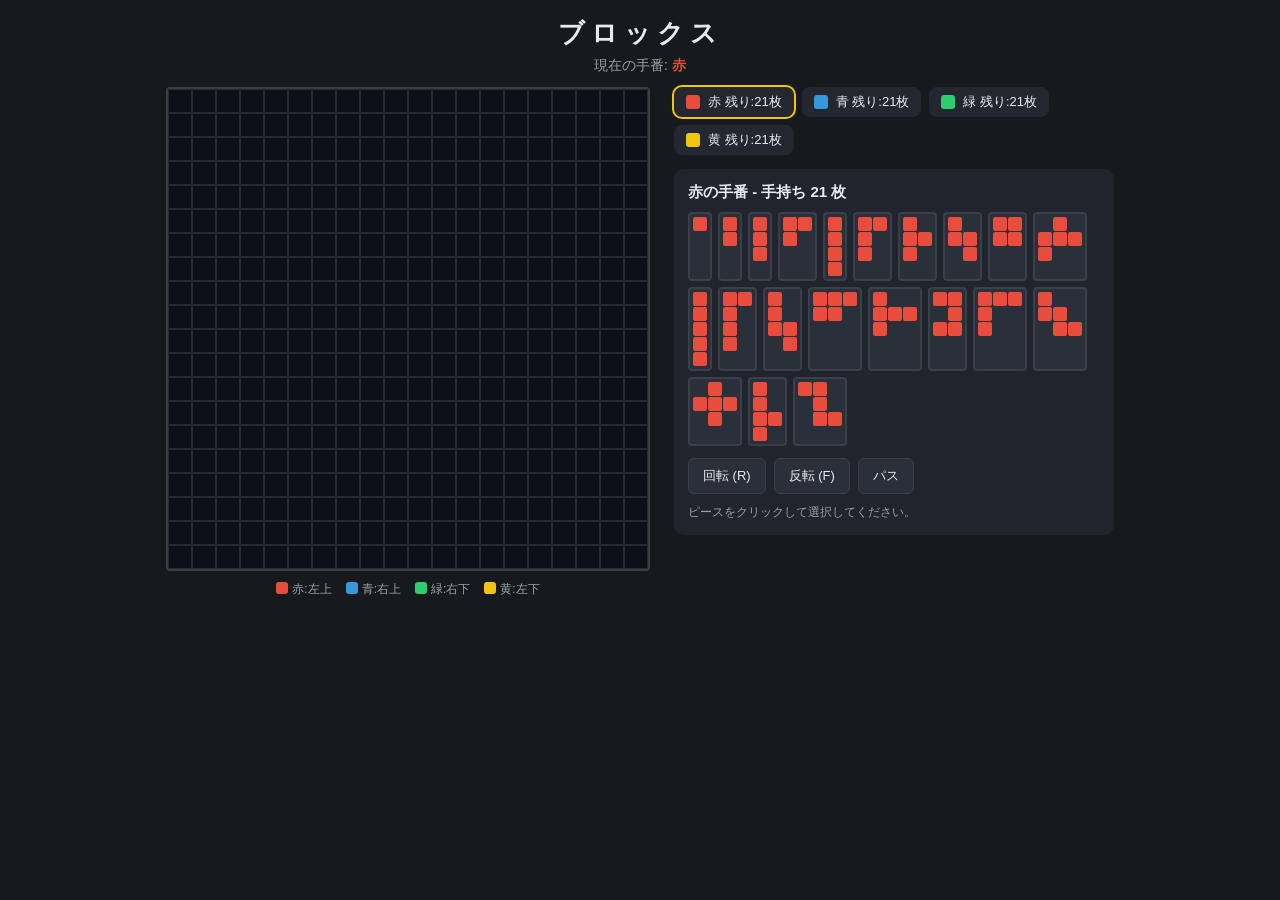
==== index.html @ e32e073d "ブロックスWebアプリを実装" ====
<!DOCTYPE html>
<html lang="ja">
<head>
<meta charset="UTF-8">
<meta name="viewport" content="width=device-width, initial-scale=1.0">
<title>ブロックス</title>
<link rel="stylesheet" href="style.css">
</head>
<body>
<header>
  <h1>ブロックス</h1>
  <div id="turnInfo"></div>
</header>
<main>
  <div id="boardWrap">
    <div id="board"></div>
    <div id="legend">
      <span><i style="background:#e74c3c"></i>赤:左上</span>
      <span><i style="background:#3498db"></i>青:右上</span>
      <span><i style="background:#2ecc71"></i>緑:右下</span>
      <span><i style="background:#f1c40f"></i>黄:左下</span>
    </div>
  </div>
  <aside id="side">
    <div id="status"></div>
    <section id="handPanel">
      <h2 id="handTitle"></h2>
      <div id="hand"></div>
      <div id="controls">
        <button id="btnRotate">回転 (R)</button>
        <button id="btnFlip">反転 (F)</button>
        <button id="btnPass">パス</button>
      </div>
      <p id="hint"></p>
    </section>
  </aside>
</main>
<div id="overlay" class="hidden">
  <div id="result"></div>
  <button id="btnRestart">もう一度プレイ</button>
</div>
<script src="game.js"></script>
<script src="app.js"></script>
</body>
</html>
---- style.css ----
* { box-sizing: border-box; }

body {
  margin: 0;
  padding: 16px;
  font-family: "Hiragino Kaku Gothic ProN", "Meiryo", "Yu Gothic", sans-serif;
  background: #161a1f;
  color: #e8eaed;
}

header {
  text-align: center;
  margin-bottom: 12px;
}

h1 {
  margin: 0 0 6px;
  font-size: 26px;
  letter-spacing: 6px;
}

#turnInfo {
  color: #9aa0a6;
  font-size: 14px;
}

main {
  display: flex;
  gap: 24px;
  justify-content: center;
  align-items: flex-start;
  flex-wrap: wrap;
}

#board {
  display: grid;
  grid-template-columns: repeat(20, 24px);
  grid-template-rows: repeat(20, 24px);
  background: #0d1117;
  border: 2px solid #3a4048;
  border-radius: 4px;
  overflow: hidden;
}

.cell {
  width: 24px;
  height: 24px;
  border: 1px solid #242a33;
}

.cell.ghost-ok {
  background: rgba(46, 204, 113, 0.5);
}

.cell.ghost-bad {
  background: rgba(231, 76, 60, 0.45);
}

#legend {
  display: flex;
  gap: 14px;
  justify-content: center;
  margin-top: 10px;
  font-size: 12px;
  color: #9aa0a6;
  flex-wrap: wrap;
}

#legend i {
  display: inline-block;
  width: 12px;
  height: 12px;
  border-radius: 3px;
  margin-right: 4px;
  vertical-align: -1px;
}

#side {
  width: 440px;
  max-width: 100%;
}

#status {
  display: flex;
  flex-wrap: wrap;
  gap: 8px;
  margin-bottom: 14px;
}

.playerStatus {
  padding: 6px 12px;
  border-radius: 8px;
  background: #232830;
  font-size: 13px;
  display: inline-flex;
  align-items: center;
  gap: 8px;
}

.playerStatus.current {
  outline: 2px solid #f1c40f;
}

.chip {
  width: 14px;
  height: 14px;
  border-radius: 3px;
  display: inline-block;
}

#handPanel {
  background: #20252d;
  border-radius: 10px;
  padding: 14px;
}

#handTitle {
  margin: 0 0 10px;
  font-size: 15px;
}

#hand {
  display: flex;
  flex-wrap: wrap;
  gap: 6px;
  min-height: 60px;
}

.pieceBtn {
  display: grid;
  gap: 1px;
  padding: 3px;
  background: #2a303a;
  border: 2px solid #3a4048;
  border-radius: 4px;
  cursor: pointer;
}

.pieceBtn:hover {
  border-color: #8ab4f8;
}

.pieceBtn.selected {
  border-color: #f1c40f;
  box-shadow: 0 0 8px rgba(241, 196, 15, 0.5);
}

.pcell {
  width: 14px;
  height: 14px;
  border-radius: 2px;
}

#controls {
  display: flex;
  gap: 8px;
  margin-top: 12px;
  flex-wrap: wrap;
}

button {
  background: #2a303a;
  color: #e8eaed;
  border: 1px solid #3a4048;
  border-radius: 6px;
  padding: 8px 14px;
  cursor: pointer;
  font-size: 13px;
}

button:hover {
  background: #343b46;
}

#hint {
  color: #9aa0a6;
  font-size: 12px;
  margin: 10px 0 0;
}

#overlay {
  position: fixed;
  inset: 0;
  background: rgba(0, 0, 0, 0.72);
  display: flex;
  flex-direction: column;
  align-items: center;
  justify-content: center;
  z-index: 50;
}

#overlay.hidden {
  display: none;
}

#result {
  background: #20252d;
  border-radius: 12px;
  padding: 24px 40px;
  margin-bottom: 16px;
}

#result h2 {
  margin-top: 0;
  text-align: center;
}

#result ol {
  line-height: 2.1;
  font-size: 17px;
  padding-left: 24px;
}
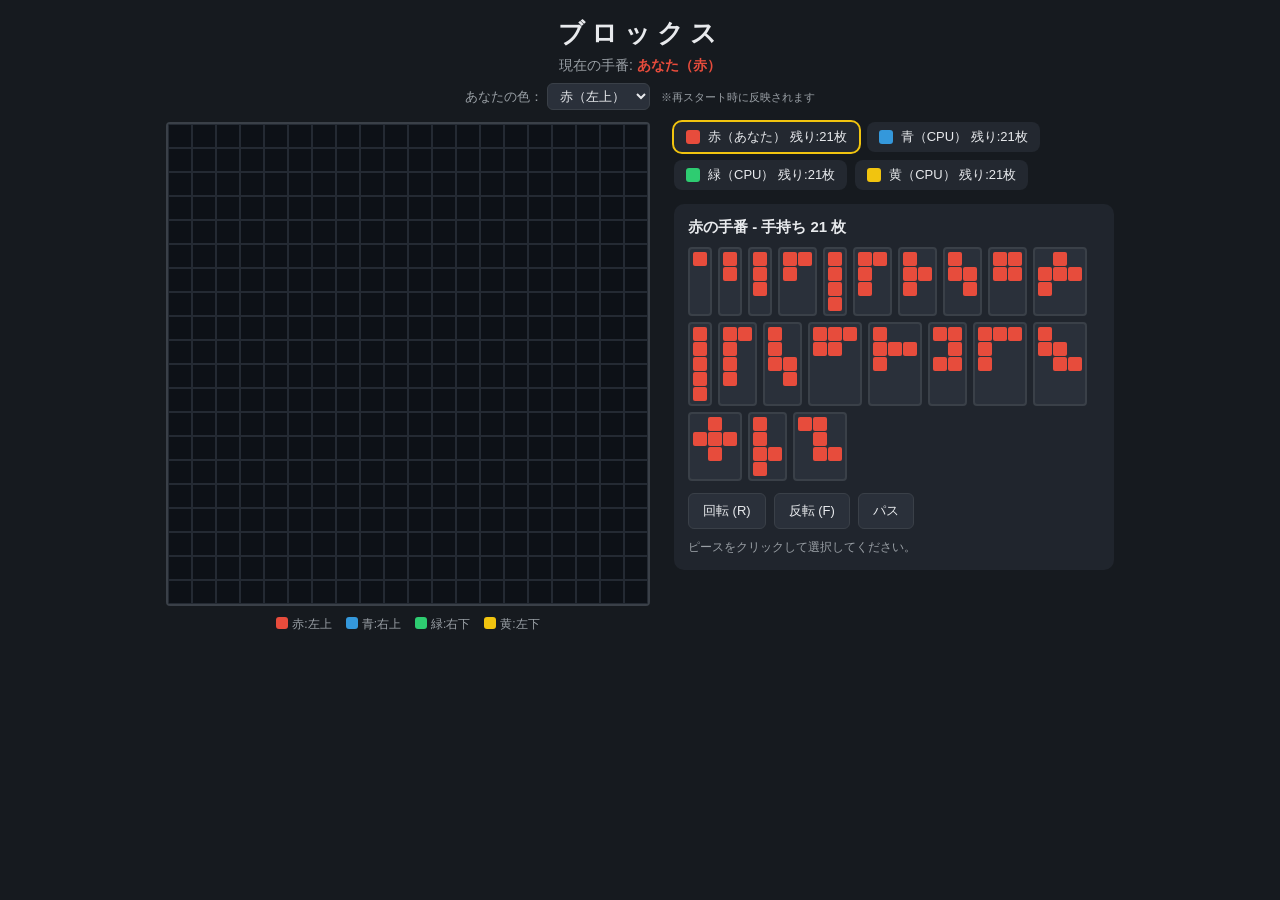
==== commit 5840a992: "3人をCPU化(自動対戦機能を追加)" ====
--- a/index.html
+++ b/index.html
@@ -10,6 +10,17 @@
 <header>
   <h1>ブロックス</h1>
   <div id="turnInfo"></div>
+  <div id="settings">
+    <label>あなたの色：
+      <select id="humanColor">
+        <option value="0" selected>赤（左上）</option>
+        <option value="1">青（右上）</option>
+        <option value="2">緑（右下）</option>
+        <option value="3">黄（左下）</option>
+      </select>
+    </label>
+    <span>※再スタート時に反映されます</span>
+  </div>
 </header>
 <main>
   <div id="boardWrap">
--- a/style.css
+++ b/style.css
@@ -22,6 +22,25 @@
 #turnInfo {
   color: #9aa0a6;
   font-size: 14px;
+}
+
+#settings {
+  margin-top: 8px;
+  font-size: 13px;
+  color: #9aa0a6;
+}
+
+#settings select {
+  background: #2a303a;
+  color: #e8eaed;
+  border: 1px solid #3a4048;
+  border-radius: 6px;
+  padding: 4px 8px;
+}
+
+#settings span {
+  margin-left: 8px;
+  font-size: 11px;
 }
 
 main {
@@ -145,6 +164,15 @@
   box-shadow: 0 0 8px rgba(241, 196, 15, 0.5);
 }
 
+.pieceBtn:disabled {
+  opacity: 0.55;
+  cursor: default;
+}
+
+.pieceBtn:disabled:hover {
+  border-color: #3a4048;
+}
+
 .pcell {
   width: 14px;
   height: 14px;
